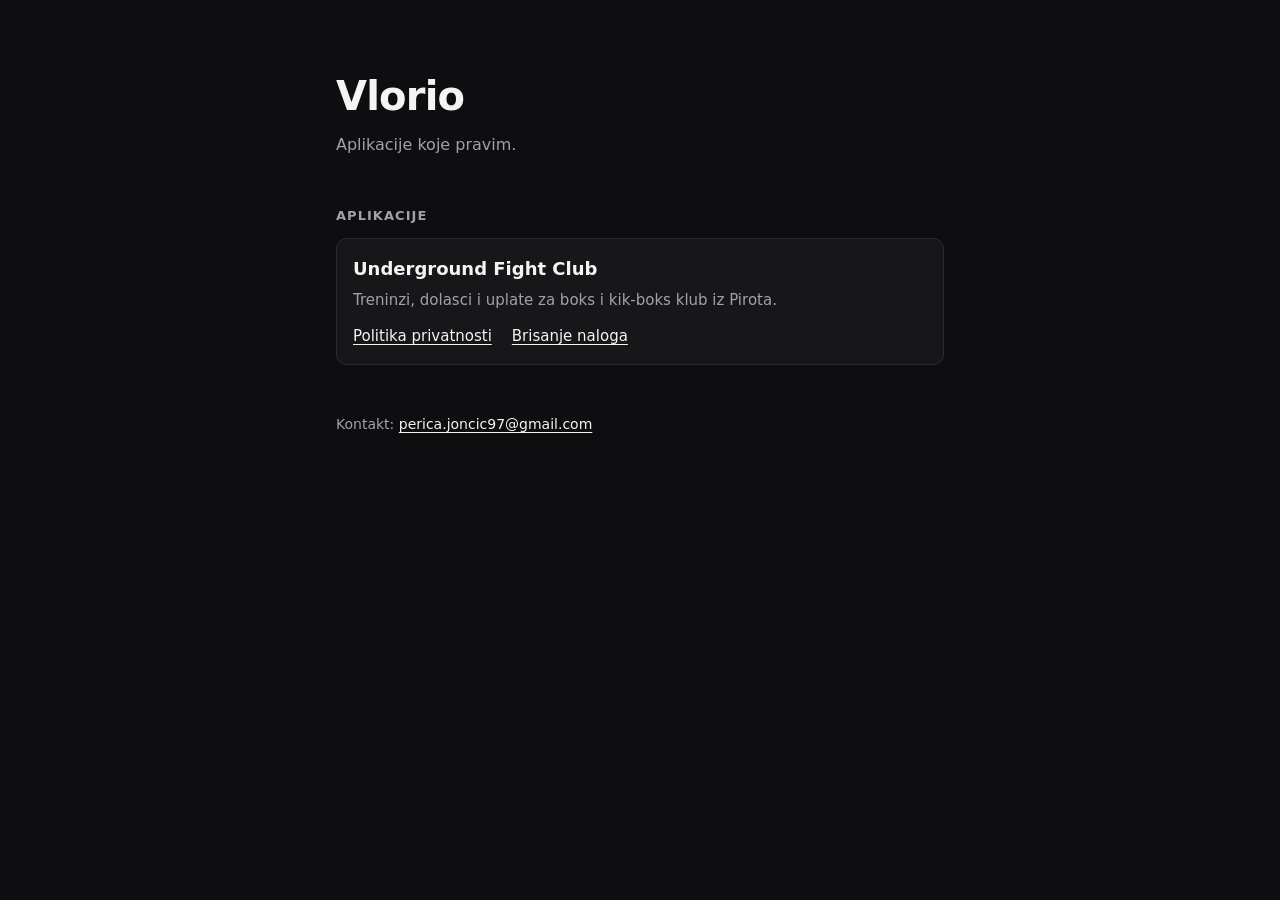
==== index.html @ b6560627 "Add vlorio.com landing page and Underground policy pages Static site served by Netlify. One folder p" ====
<!doctype html>
<html lang="sr-Latn">
<head>
<meta charset="utf-8">
<meta name="viewport" content="width=device-width, initial-scale=1">
<title>Vlorio</title>
<meta name="description" content="Vlorio — aplikacije i njihove politike privatnosti.">
<style>
  :root { --bg: #0e0e10; --surface: #17171a; --border: #2a2a2e; --text: #f4f4f5; --muted: #a1a1aa; }
  * { box-sizing: border-box; }
  body { margin: 0; background: var(--bg); color: var(--text); font: 16px/1.6 system-ui, -apple-system, "Segoe UI", sans-serif; }
  main { max-width: 640px; margin: 0 auto; padding: 64px 16px; }
  h1 { font-size: 40px; letter-spacing: -.02em; margin: 0 0 4px; }
  .lead { color: var(--muted); margin: 0 0 48px; }
  h2 { font-size: 13px; text-transform: uppercase; letter-spacing: .08em; color: var(--muted); margin: 0 0 12px; font-weight: 600; }
  .app { border: 1px solid var(--border); background: var(--surface); border-radius: 10px; padding: 16px; }
  .app h3 { margin: 0 0 4px; font-size: 18px; }
  .app p { margin: 0 0 12px; color: var(--muted); font-size: 15px; }
  .links { display: flex; flex-wrap: wrap; gap: 8px 20px; font-size: 15px; }
  a { color: var(--text); text-underline-offset: 3px; }
  a:focus-visible { outline: 2px solid var(--text); outline-offset: 2px; }
  footer { margin-top: 48px; color: var(--muted); font-size: 14px; }
</style>
</head>
<body>
<main>
  <h1>Vlorio</h1>
  <p class="lead">Aplikacije koje pravim.</p>

  <h2>Aplikacije</h2>
  <div class="app">
    <h3>Underground Fight Club</h3>
    <p>Treninzi, dolasci i uplate za boks i kik-boks klub iz Pirota.</p>
    <div class="links">
      <a href="underground/privatnost.html">Politika privatnosti</a>
      <a href="underground/brisanje-naloga.html">Brisanje naloga</a>
    </div>
  </div>

  <footer>Kontakt: <a href="mailto:perica.joncic97@gmail.com">perica.joncic97@gmail.com</a></footer>
</main>
</body>
</html>
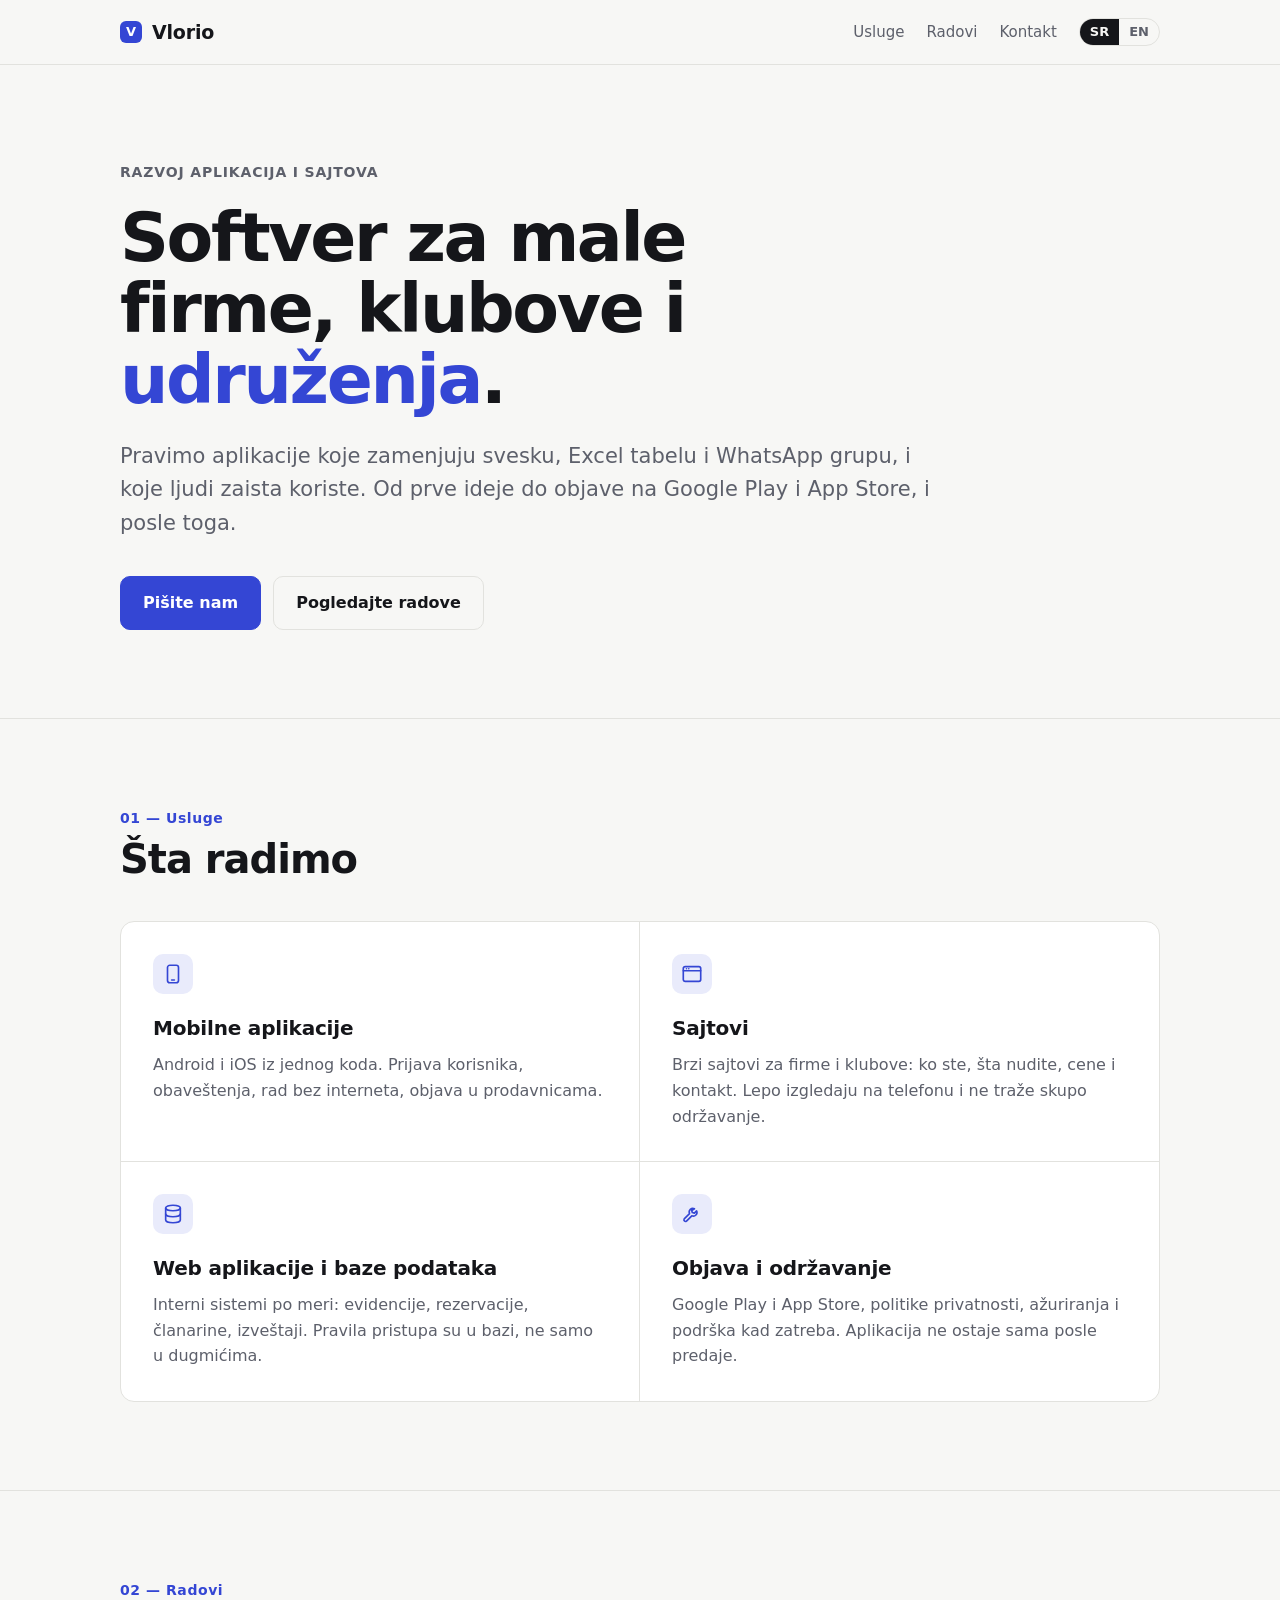
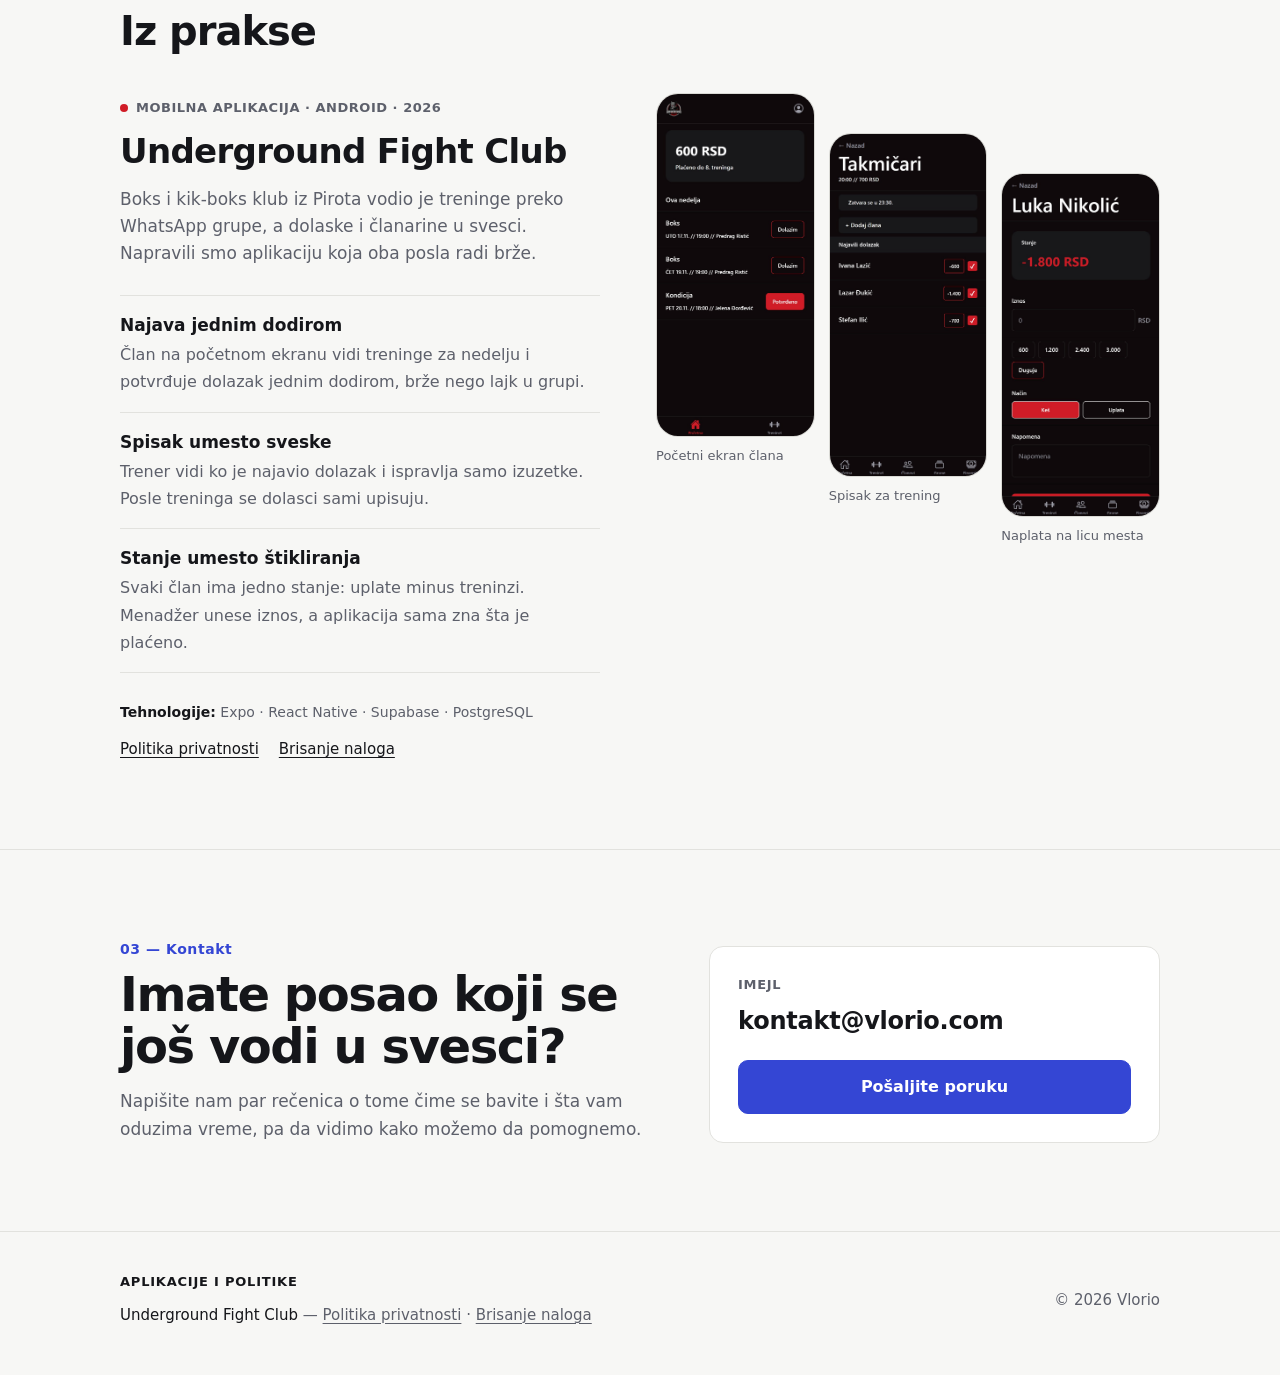
==== commit d626144d: "Turn vlorio.com into a studio site (SR + EN) Serbian page at /, English at /en/, shared stylesheet t" ====
--- a/index.html
+++ b/index.html
@@ -3,41 +3,144 @@
 <head>
 <meta charset="utf-8">
 <meta name="viewport" content="width=device-width, initial-scale=1">
-<title>Vlorio</title>
-<meta name="description" content="Vlorio — aplikacije i njihove politike privatnosti.">
-<style>
-  :root { --bg: #0e0e10; --surface: #17171a; --border: #2a2a2e; --text: #f4f4f5; --muted: #a1a1aa; }
-  * { box-sizing: border-box; }
-  body { margin: 0; background: var(--bg); color: var(--text); font: 16px/1.6 system-ui, -apple-system, "Segoe UI", sans-serif; }
-  main { max-width: 640px; margin: 0 auto; padding: 64px 16px; }
-  h1 { font-size: 40px; letter-spacing: -.02em; margin: 0 0 4px; }
-  .lead { color: var(--muted); margin: 0 0 48px; }
-  h2 { font-size: 13px; text-transform: uppercase; letter-spacing: .08em; color: var(--muted); margin: 0 0 12px; font-weight: 600; }
-  .app { border: 1px solid var(--border); background: var(--surface); border-radius: 10px; padding: 16px; }
-  .app h3 { margin: 0 0 4px; font-size: 18px; }
-  .app p { margin: 0 0 12px; color: var(--muted); font-size: 15px; }
-  .links { display: flex; flex-wrap: wrap; gap: 8px 20px; font-size: 15px; }
-  a { color: var(--text); text-underline-offset: 3px; }
-  a:focus-visible { outline: 2px solid var(--text); outline-offset: 2px; }
-  footer { margin-top: 48px; color: var(--muted); font-size: 14px; }
-</style>
+<title>Vlorio — aplikacije i sajtovi za male firme i klubove</title>
+<meta name="description" content="Vlorio pravi mobilne aplikacije, sajtove i interne sisteme za male firme, klubove i udruženja. Od ideje do objave na Google Play i App Store.">
+<link rel="canonical" href="https://vlorio.com/">
+<link rel="alternate" hreflang="sr" href="https://vlorio.com/">
+<link rel="alternate" hreflang="en" href="https://vlorio.com/en/">
+<link rel="alternate" hreflang="x-default" href="https://vlorio.com/">
+<meta property="og:title" content="Vlorio — aplikacije i sajtovi za male firme i klubove">
+<meta property="og:description" content="Mobilne aplikacije, sajtovi i interni sistemi. Od ideje do objave i posle toga.">
+<meta property="og:url" content="https://vlorio.com/">
+<meta property="og:type" content="website">
+<meta name="theme-color" content="#f7f7f5" media="(prefers-color-scheme: light)">
+<meta name="theme-color" content="#0d0e11" media="(prefers-color-scheme: dark)">
+<link rel="icon" href="/assets/favicon.svg" type="image/svg+xml">
+<link rel="stylesheet" href="/assets/site.css">
 </head>
 <body>
-<main>
-  <h1>Vlorio</h1>
-  <p class="lead">Aplikacije koje pravim.</p>
+<a class="skip" href="#main">Preskoči na sadržaj</a>
 
-  <h2>Aplikacije</h2>
-  <div class="app">
-    <h3>Underground Fight Club</h3>
-    <p>Treninzi, dolasci i uplate za boks i kik-boks klub iz Pirota.</p>
-    <div class="links">
-      <a href="underground/privatnost.html">Politika privatnosti</a>
-      <a href="underground/brisanje-naloga.html">Brisanje naloga</a>
+<header class="site-header">
+  <div class="wrap">
+    <a class="brand" href="/" aria-label="Vlorio, početna"><span class="brand-mark" aria-hidden="true">V</span>Vlorio</a>
+    <nav class="nav" aria-label="Glavna navigacija">
+      <a class="nav-link" href="#usluge">Usluge</a>
+      <a class="nav-link" href="#radovi">Radovi</a>
+      <a class="nav-link" href="#kontakt">Kontakt</a>
+      <span class="lang"><span aria-current="true">SR</span><a href="/en/" hreflang="en" lang="en">EN</a></span>
+    </nav>
+  </div>
+</header>
+
+<main id="main">
+  <div class="wrap hero">
+    <p class="eyebrow">Razvoj aplikacija i sajtova</p>
+    <h1>Softver za male firme, klubove i <em>udruženja</em>.</h1>
+    <p class="lead">Pravimo aplikacije koje zamenjuju svesku, Excel tabelu i WhatsApp grupu, i koje ljudi zaista koriste. Od prve ideje do objave na Google Play i App Store, i posle toga.</p>
+    <div class="actions">
+      <a class="btn btn-primary" href="mailto:kontakt@vlorio.com">Pišite nam</a>
+      <a class="btn btn-ghost" href="#radovi">Pogledajte radove</a>
     </div>
   </div>
 
-  <footer>Kontakt: <a href="mailto:perica.joncic97@gmail.com">perica.joncic97@gmail.com</a></footer>
+  <section id="usluge" aria-labelledby="usluge-h">
+    <div class="wrap">
+      <div class="section-head">
+        <span class="num">01 — Usluge</span>
+        <h2 id="usluge-h">Šta radimo</h2>
+      </div>
+      <div class="services">
+        <article class="service">
+          <div class="icon" aria-hidden="true"><svg viewBox="0 0 24 24" fill="none" stroke="currentColor" stroke-width="1.8" stroke-linecap="round" stroke-linejoin="round"><rect x="6" y="2.5" width="12" height="19" rx="2.5"/><path d="M10.5 18.5h3"/></svg></div>
+          <h3>Mobilne aplikacije</h3>
+          <p>Android i iOS iz jednog koda. Prijava korisnika, obaveštenja, rad bez interneta, objava u prodavnicama.</p>
+        </article>
+        <article class="service">
+          <div class="icon" aria-hidden="true"><svg viewBox="0 0 24 24" fill="none" stroke="currentColor" stroke-width="1.8" stroke-linecap="round" stroke-linejoin="round"><rect x="2.5" y="4" width="19" height="16" rx="2"/><path d="M2.5 8.5h19M6 6.3h.01M8.5 6.3h.01"/></svg></div>
+          <h3>Sajtovi</h3>
+          <p>Brzi sajtovi za firme i klubove: ko ste, šta nudite, cene i kontakt. Lepo izgledaju na telefonu i ne traže skupo održavanje.</p>
+        </article>
+        <article class="service">
+          <div class="icon" aria-hidden="true"><svg viewBox="0 0 24 24" fill="none" stroke="currentColor" stroke-width="1.8" stroke-linecap="round" stroke-linejoin="round"><ellipse cx="12" cy="5.5" rx="8" ry="3"/><path d="M4 5.5v6.5c0 1.7 3.6 3 8 3s8-1.3 8-3V5.5"/><path d="M4 12v6.5c0 1.7 3.6 3 8 3s8-1.3 8-3V12"/></svg></div>
+          <h3>Web aplikacije i baze podataka</h3>
+          <p>Interni sistemi po meri: evidencije, rezervacije, članarine, izveštaji. Pravila pristupa su u bazi, ne samo u dugmićima.</p>
+        </article>
+        <article class="service">
+          <div class="icon" aria-hidden="true"><svg viewBox="0 0 24 24" fill="none" stroke="currentColor" stroke-width="1.8" stroke-linecap="round" stroke-linejoin="round"><path d="M14.7 6.3a4 4 0 0 0-5.4 5.2L3.5 17.3a1.8 1.8 0 0 0 2.5 2.5l5.8-5.8a4 4 0 0 0 5.2-5.4l-2.4 2.4-2.3-.6-.6-2.3z"/></svg></div>
+          <h3>Objava i održavanje</h3>
+          <p>Google Play i App Store, politike privatnosti, ažuriranja i podrška kad zatreba. Aplikacija ne ostaje sama posle predaje.</p>
+        </article>
+      </div>
+    </div>
+  </section>
+
+  <section id="radovi" aria-labelledby="radovi-h">
+    <div class="wrap">
+      <div class="section-head">
+        <span class="num">02 — Radovi</span>
+        <h2 id="radovi-h">Iz prakse</h2>
+      </div>
+      <div class="case">
+        <div>
+          <span class="tag">Mobilna aplikacija · Android · 2026</span>
+          <h3>Underground Fight Club</h3>
+          <p class="intro">Boks i kik-boks klub iz Pirota vodio je treninge preko WhatsApp grupe, a dolaske i članarine u svesci. Napravili smo aplikaciju koja oba posla radi brže.</p>
+          <ul class="points">
+            <li><strong>Najava jednim dodirom</strong><span>Član na početnom ekranu vidi treninge za nedelju i potvrđuje dolazak jednim dodirom, brže nego lajk u grupi.</span></li>
+            <li><strong>Spisak umesto sveske</strong><span>Trener vidi ko je najavio dolazak i ispravlja samo izuzetke. Posle treninga se dolasci sami upisuju.</span></li>
+            <li><strong>Stanje umesto štikliranja</strong><span>Svaki član ima jedno stanje: uplate minus treninzi. Menadžer unese iznos, a aplikacija sama zna šta je plaćeno.</span></li>
+          </ul>
+          <p class="stack"><b>Tehnologije:</b> Expo · React Native · Supabase · PostgreSQL</p>
+          <div class="case-links">
+            <a href="/underground/privatnost.html">Politika privatnosti</a>
+            <a href="/underground/brisanje-naloga.html">Brisanje naloga</a>
+          </div>
+        </div>
+        <div class="shots">
+          <figure>
+            <div class="phone"><img src="/img/underground/home.jpg" width="720" height="1558" loading="lazy" alt="Početni ekran člana: stanje 600 RSD i lista treninga za ovu nedelju sa dugmetom Dolazim u svakom redu."></div>
+            <figcaption>Početni ekran člana</figcaption>
+          </figure>
+          <figure>
+            <div class="phone"><img src="/img/underground/roster.jpg" width="720" height="1558" loading="lazy" alt="Spisak za trening Takmičari: trojica članova sa štikliranim dolaskom i stanjem pored imena."></div>
+            <figcaption>Spisak za trening</figcaption>
+          </figure>
+          <figure>
+            <div class="phone"><img src="/img/underground/payment.jpg" width="720" height="1558" loading="lazy" alt="Naplata za člana sa dugom od 1.800 RSD: polje za iznos, brzi izbori 600, 1.200, 2.400, 3.000 i Duguje, način plaćanja Keš ili Uplata."></div>
+            <figcaption>Naplata na licu mesta</figcaption>
+          </figure>
+        </div>
+      </div>
+    </div>
+  </section>
+
+  <section id="kontakt" aria-labelledby="kontakt-h">
+    <div class="wrap contact">
+      <div>
+        <span class="num">03 — Kontakt</span>
+        <h2 id="kontakt-h">Imate posao koji se još vodi u svesci?</h2>
+        <p>Napišite nam par rečenica o tome čime se bavite i šta vam oduzima vreme, pa da vidimo kako možemo da pomognemo.</p>
+      </div>
+      <div class="contact-card">
+        <p class="label">Imejl</p>
+        <a class="email" href="mailto:kontakt@vlorio.com">kontakt@vlorio.com</a>
+        <a class="btn btn-primary" href="mailto:kontakt@vlorio.com">Pošaljite poruku</a>
+      </div>
+    </div>
+  </section>
 </main>
+
+<footer class="site-footer">
+  <div class="wrap">
+    <div>
+      <h2>Aplikacije i politike</h2>
+      <ul class="policies">
+        <li><span class="app">Underground Fight Club</span> — <a href="/underground/privatnost.html">Politika privatnosti</a> · <a href="/underground/brisanje-naloga.html">Brisanje naloga</a></li>
+      </ul>
+    </div>
+    <p class="copy">© 2026 Vlorio</p>
+  </div>
+</footer>
 </body>
 </html>
--- a/assets/site.css
+++ b/assets/site.css
@@ -0,0 +1,144 @@
+/* Vlorio — shared styles. Light and dark follow the visitor's OS setting. */
+:root {
+  --bg: #f7f7f5;
+  --surface: #ffffff;
+  --text: #15161a;
+  --muted: #5d606b;
+  --line: #e2e2de;
+  --accent: #3446d4;       /* 6.9:1 on --bg */
+  --accent-ink: #ffffff;
+  --accent-soft: #e9ebfb;
+  --club: #d01c26;         /* Underground's own red, case study only */
+  --shot-border: #d9d9d4;
+  color-scheme: light dark;
+}
+@media (prefers-color-scheme: dark) {
+  :root {
+    --bg: #0d0e11;
+    --surface: #15161b;
+    --text: #f2f2f4;
+    --muted: #a0a3ad;
+    --line: #26282f;
+    --accent: #8f9dff;     /* 7.6:1 on --bg */
+    --accent-ink: #0d0e11;
+    --accent-soft: #1b1e2e;
+    --shot-border: #2c2e36;
+  }
+}
+
+* { box-sizing: border-box; }
+html { -webkit-text-size-adjust: 100%; scroll-behavior: smooth; }
+@media (prefers-reduced-motion: reduce) { html { scroll-behavior: auto; } }
+body {
+  margin: 0;
+  background: var(--bg);
+  color: var(--text);
+  font: 17px/1.6 system-ui, -apple-system, "Segoe UI", Roboto, "Helvetica Neue", sans-serif;
+}
+img { max-width: 100%; display: block; }
+a { color: inherit; text-underline-offset: 3px; text-decoration-thickness: 1px; }
+a:hover { color: var(--accent); }
+:focus-visible { outline: 2px solid var(--accent); outline-offset: 3px; border-radius: 4px; }
+
+.wrap { max-width: 1080px; margin: 0 auto; padding: 0 20px; }
+.skip { position: absolute; left: -999px; }
+.skip:focus { left: 16px; top: 12px; background: var(--surface); padding: 8px 12px; z-index: 10; }
+
+/* Header */
+.site-header { border-bottom: 1px solid var(--line); }
+.site-header .wrap { display: flex; align-items: center; justify-content: space-between; height: 64px; gap: 16px; }
+.brand { display: inline-flex; align-items: center; gap: 10px; font-weight: 700; font-size: 19px; letter-spacing: -.01em; text-decoration: none; }
+.brand-mark { width: 22px; height: 22px; border-radius: 6px; background: var(--accent); display: grid; place-items: center; color: var(--accent-ink); font-size: 13px; font-weight: 800; }
+.nav { display: flex; align-items: center; gap: 22px; font-size: 15px; }
+.nav a { text-decoration: none; color: var(--muted); }
+.nav a:hover { color: var(--text); }
+.lang { display: inline-flex; border: 1px solid var(--line); border-radius: 999px; overflow: hidden; font-size: 13px; font-weight: 600; }
+.lang a, .lang span { padding: 3px 10px; text-decoration: none; }
+.lang span { background: var(--text); color: var(--bg); }
+@media (max-width: 640px) { .nav .nav-link { display: none; } }
+
+/* Hero */
+.hero { padding-top: 96px; padding-bottom: 88px; }
+@media (max-width: 640px) { .hero { padding-top: 56px; padding-bottom: 64px; } section { padding: 64px 0; } }
+.contact .num { display: block; font-size: 14px; font-weight: 600; color: var(--accent); letter-spacing: .04em; }
+.eyebrow { font-size: 14px; font-weight: 600; letter-spacing: .06em; text-transform: uppercase; color: var(--muted); margin: 0 0 20px; }
+.hero h1 { font-size: clamp(36px, 6.4vw, 68px); line-height: 1.04; letter-spacing: -.035em; margin: 0 0 24px; max-width: 15ch; font-weight: 750; }
+.hero h1 em { font-style: normal; color: var(--accent); }
+.hero .lead { font-size: clamp(18px, 2vw, 21px); color: var(--muted); max-width: 40em; margin: 0 0 36px; }
+.actions { display: flex; flex-wrap: wrap; gap: 12px; }
+.btn { display: inline-flex; align-items: center; gap: 8px; padding: 13px 22px; border-radius: 10px; font-weight: 600; font-size: 16px; text-decoration: none; border: 1px solid var(--line); }
+.btn-primary { background: var(--accent); color: var(--accent-ink); border-color: var(--accent); }
+.btn-primary:hover { color: var(--accent-ink); filter: brightness(1.08); }
+.btn-ghost:hover { border-color: var(--text); color: var(--text); }
+
+/* Sections */
+section { padding: 88px 0; border-top: 1px solid var(--line); }
+.section-head { display: grid; grid-template-columns: 1fr; gap: 8px; margin-bottom: 40px; }
+.section-head .num { font-size: 14px; font-weight: 600; color: var(--accent); letter-spacing: .04em; }
+.section-head h2 { font-size: clamp(28px, 3.6vw, 40px); letter-spacing: -.025em; line-height: 1.1; margin: 0; }
+.section-head p { color: var(--muted); margin: 6px 0 0; max-width: 40em; }
+
+/* Services */
+.services { display: grid; grid-template-columns: repeat(2, 1fr); border: 1px solid var(--line); border-radius: 14px; overflow: hidden; background: var(--surface); }
+.service { padding: 32px; border-right: 1px solid var(--line); border-bottom: 1px solid var(--line); }
+.service:nth-child(2n) { border-right: 0; }
+.service:nth-last-child(-n+2) { border-bottom: 0; }
+.service .icon { width: 40px; height: 40px; border-radius: 10px; background: var(--accent-soft); color: var(--accent); display: grid; place-items: center; margin-bottom: 18px; }
+.service .icon svg { width: 22px; height: 22px; }
+.service h3 { margin: 0 0 8px; font-size: 20px; letter-spacing: -.01em; }
+.service p { margin: 0; color: var(--muted); font-size: 16px; }
+@media (max-width: 720px) {
+  .services { grid-template-columns: 1fr; }
+  .service { border-right: 0; padding: 26px 22px; }
+  .service:nth-last-child(2) { border-bottom: 1px solid var(--line); }
+}
+
+/* Case study */
+.case { display: grid; grid-template-columns: minmax(0, 1fr) minmax(0, 1.05fr); gap: 56px; align-items: start; }
+.tag { display: inline-flex; align-items: center; gap: 8px; font-size: 13px; font-weight: 600; letter-spacing: .04em; text-transform: uppercase; color: var(--muted); }
+.tag::before { content: ""; width: 8px; height: 8px; border-radius: 50%; background: var(--club); }
+.case h3 { font-size: clamp(26px, 3vw, 34px); letter-spacing: -.02em; margin: 12px 0 14px; line-height: 1.15; }
+.case .intro { color: var(--muted); margin: 0 0 28px; }
+.points { list-style: none; padding: 0; margin: 0 0 28px; display: grid; gap: 0; border-top: 1px solid var(--line); }
+.points li { padding: 16px 0; border-bottom: 1px solid var(--line); }
+.points strong { display: block; font-size: 17px; margin-bottom: 2px; }
+.points span { color: var(--muted); font-size: 16px; }
+.stack { font-size: 14px; color: var(--muted); margin: 0 0 14px; }
+.stack b { color: var(--text); font-weight: 600; }
+.case-links { display: flex; flex-wrap: wrap; gap: 6px 20px; font-size: 15px; }
+
+.shots { display: grid; grid-template-columns: repeat(3, 1fr); gap: 14px; }
+.shots figure { margin: 0; }
+.shots figure:nth-child(2) { margin-top: 40px; }
+.shots figure:nth-child(3) { margin-top: 80px; }
+.phone { border: 1px solid var(--shot-border); border-radius: 22px; overflow: hidden; background: #0e0b0d; aspect-ratio: 720 / 1558; }
+.phone img { width: 100%; height: 100%; object-fit: cover; }
+.shots figcaption { font-size: 13px; color: var(--muted); margin-top: 10px; line-height: 1.4; }
+
+@media (max-width: 880px) {
+  .case { grid-template-columns: 1fr; gap: 40px; }
+}
+@media (max-width: 560px) {
+  .shots { display: flex; overflow-x: auto; scroll-snap-type: x mandatory; gap: 14px; margin: 0 -20px; padding: 0 20px 8px; }
+  .shots figure { flex: 0 0 62%; scroll-snap-align: start; margin-top: 0 !important; }
+}
+
+/* Contact */
+.contact { display: grid; grid-template-columns: 1.2fr 1fr; gap: 48px; align-items: end; }
+.contact h2 { font-size: clamp(30px, 4.4vw, 48px); letter-spacing: -.03em; line-height: 1.08; margin: 8px 0 16px; }
+.contact p { color: var(--muted); margin: 0; max-width: 34em; }
+.contact-card { border: 1px solid var(--line); border-radius: 14px; background: var(--surface); padding: 28px; }
+.contact-card .label { font-size: 13px; font-weight: 600; letter-spacing: .05em; text-transform: uppercase; color: var(--muted); margin: 0 0 6px; }
+.contact-card .email { font-size: clamp(20px, 2.4vw, 24px); font-weight: 650; letter-spacing: -.01em; word-break: break-all; text-decoration: none; }
+.contact-card .btn { margin-top: 20px; width: 100%; justify-content: center; }
+.profiles { display: flex; gap: 18px; margin-top: 18px; font-size: 15px; }
+@media (max-width: 760px) { .contact { grid-template-columns: 1fr; gap: 28px; } }
+
+/* Footer */
+.site-footer { border-top: 1px solid var(--line); padding: 40px 0 48px; font-size: 15px; color: var(--muted); }
+.site-footer .wrap { display: grid; grid-template-columns: 1fr auto; gap: 32px; }
+.site-footer h2 { font-size: 13px; text-transform: uppercase; letter-spacing: .06em; margin: 0 0 10px; color: var(--text); font-weight: 600; }
+.policies { list-style: none; padding: 0; margin: 0; display: grid; gap: 6px; }
+.policies .app { color: var(--text); }
+.copy { align-self: end; text-align: right; }
+@media (max-width: 640px) { .site-footer .wrap { grid-template-columns: 1fr; } .copy { text-align: left; } }
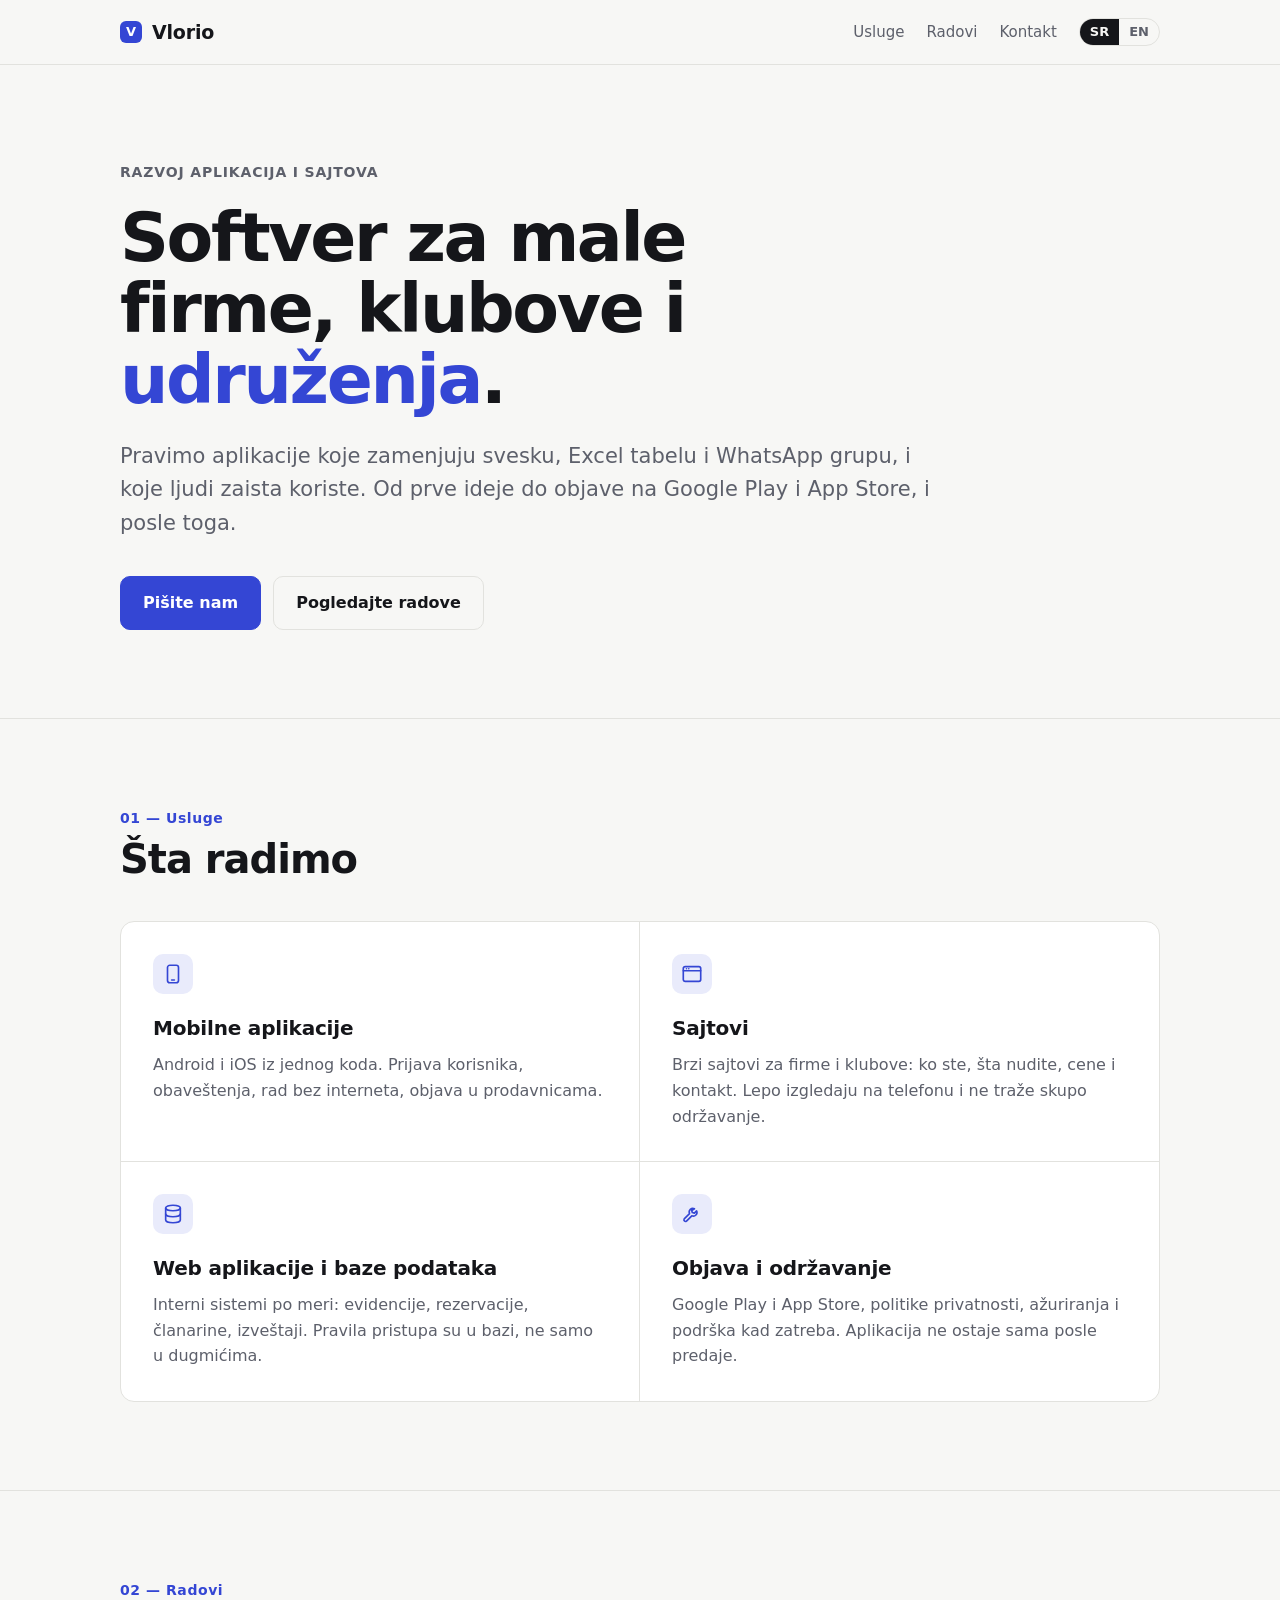
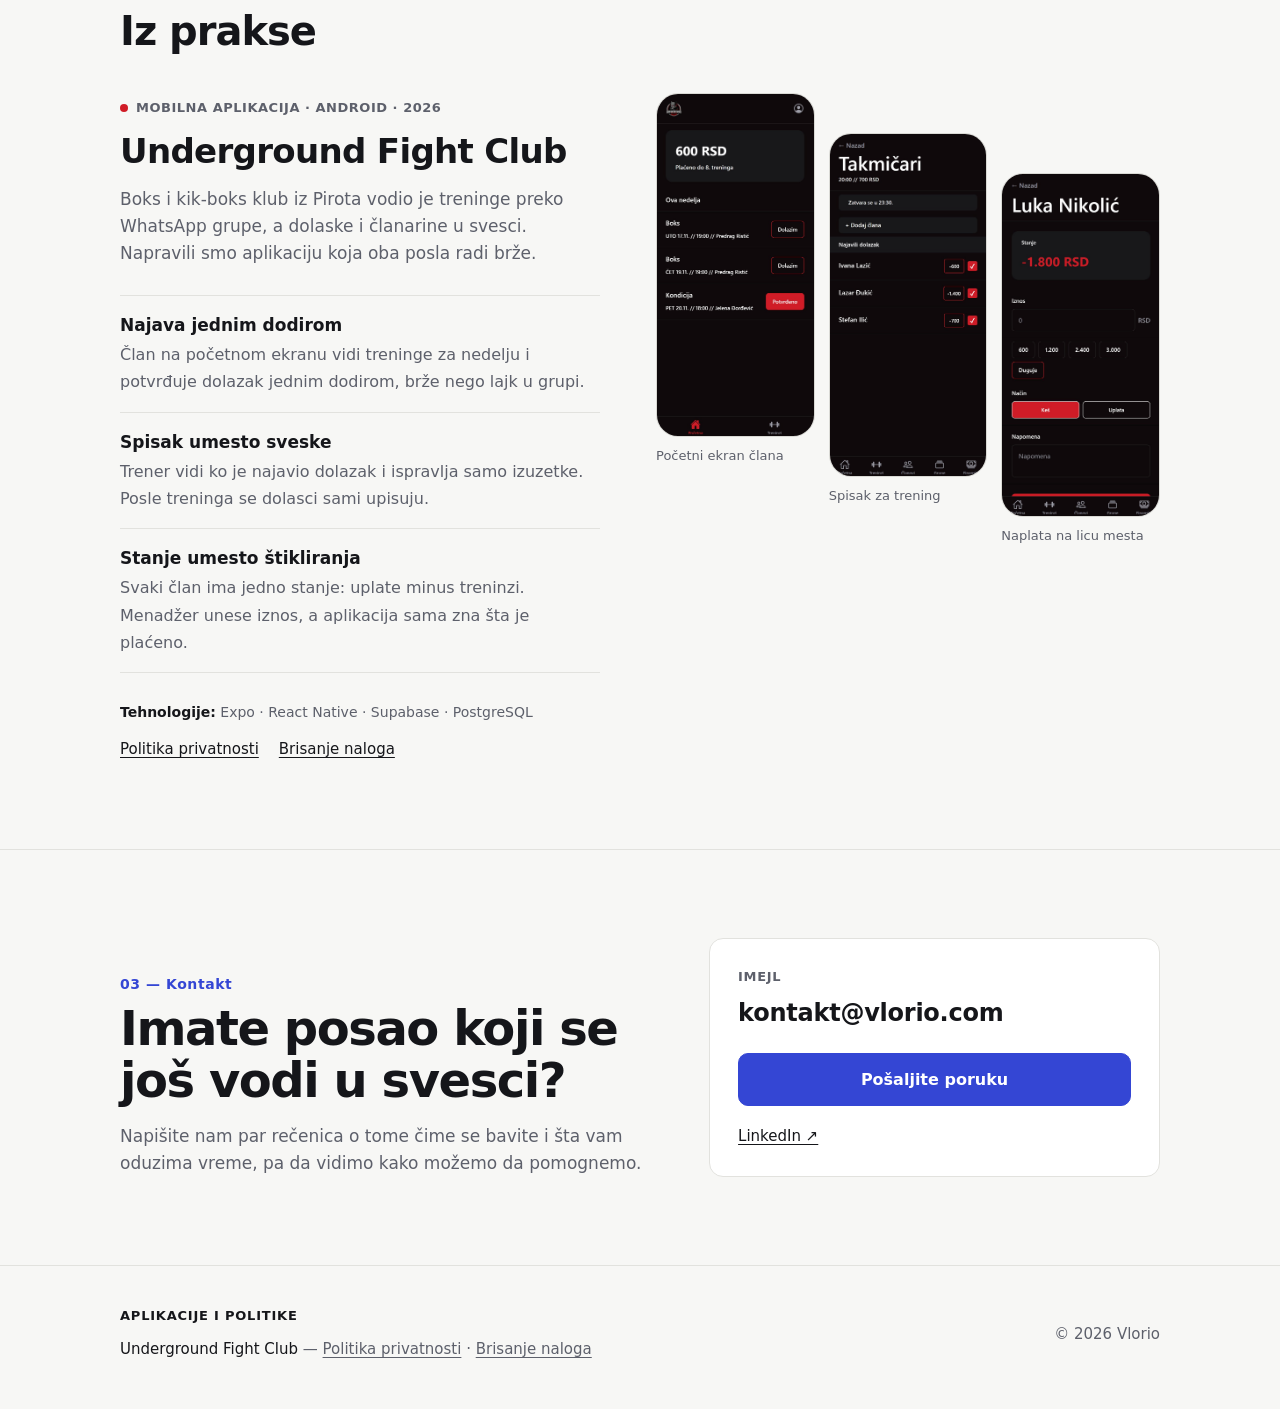
==== commit 906ffd56: "Link LinkedIn from the contact card Co-Authored-By: Claude Opus 5.5 <noreply@anthropic.com>" ====
--- a/index.html
+++ b/index.html
@@ -126,6 +126,7 @@
         <p class="label">Imejl</p>
         <a class="email" href="mailto:kontakt@vlorio.com">kontakt@vlorio.com</a>
         <a class="btn btn-primary" href="mailto:kontakt@vlorio.com">Pošaljite poruku</a>
+        <div class="profiles"><a href="https://www.linkedin.com/in/perica-joncic-9985633b4/" rel="me noopener">LinkedIn ↗</a></div>
       </div>
     </div>
   </section>
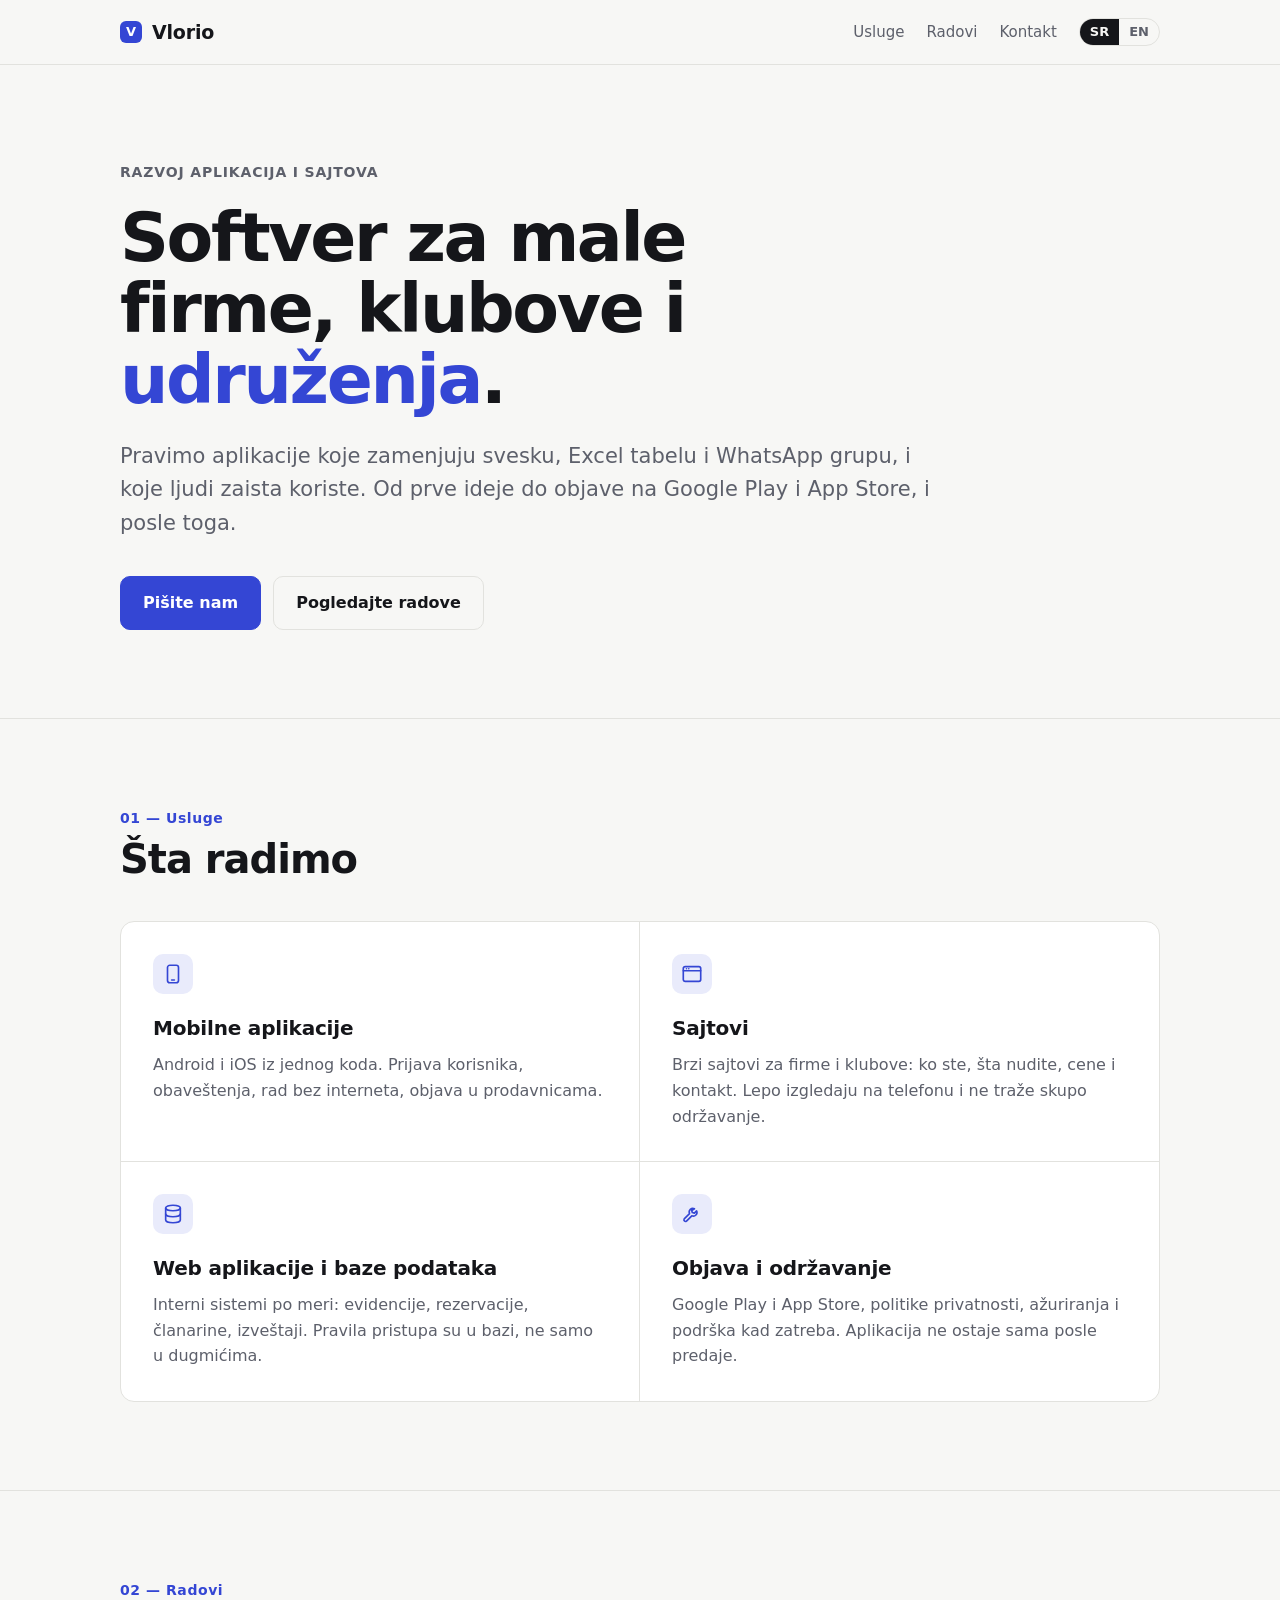
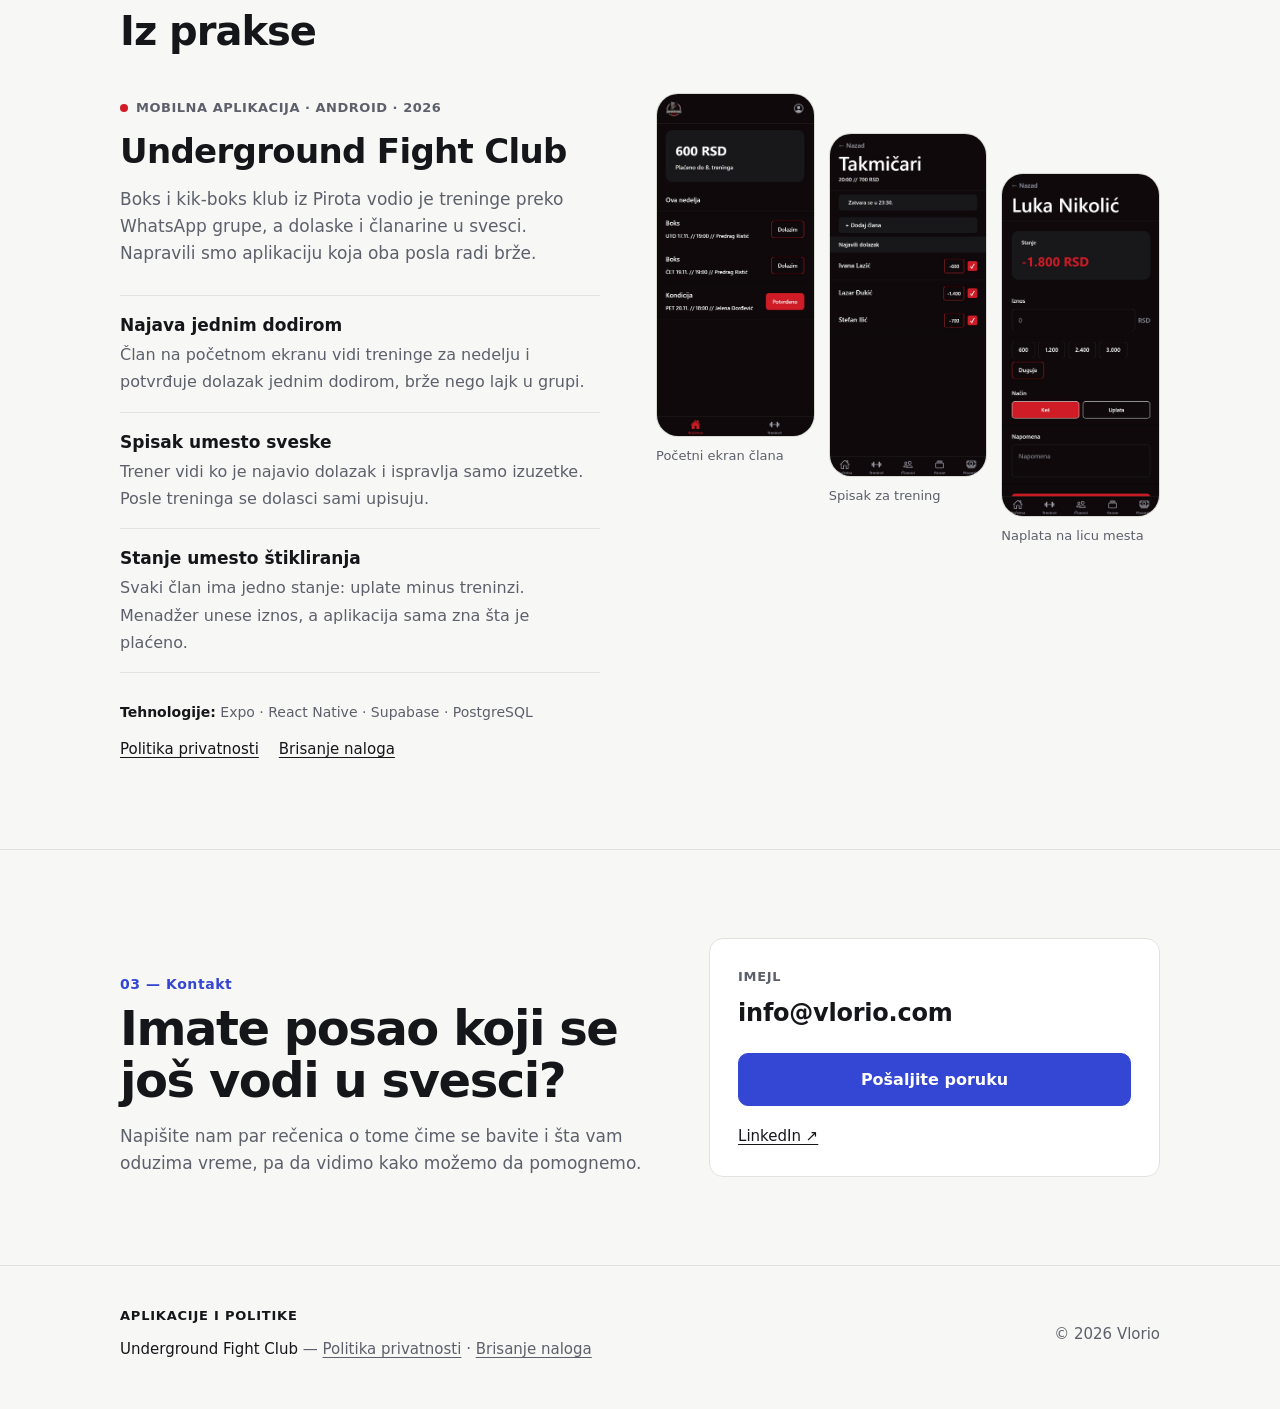
==== commit b6920ed7: "Use info@vlorio.com as the contact address everywhere Replaces kontakt@vlorio.com on the site and th" ====
--- a/index.html
+++ b/index.html
@@ -39,7 +39,7 @@
     <h1>Softver za male firme, klubove i <em>udruženja</em>.</h1>
     <p class="lead">Pravimo aplikacije koje zamenjuju svesku, Excel tabelu i WhatsApp grupu, i koje ljudi zaista koriste. Od prve ideje do objave na Google Play i App Store, i posle toga.</p>
     <div class="actions">
-      <a class="btn btn-primary" href="mailto:kontakt@vlorio.com">Pišite nam</a>
+      <a class="btn btn-primary" href="mailto:info@vlorio.com">Pišite nam</a>
       <a class="btn btn-ghost" href="#radovi">Pogledajte radove</a>
     </div>
   </div>
@@ -124,8 +124,8 @@
       </div>
       <div class="contact-card">
         <p class="label">Imejl</p>
-        <a class="email" href="mailto:kontakt@vlorio.com">kontakt@vlorio.com</a>
-        <a class="btn btn-primary" href="mailto:kontakt@vlorio.com">Pošaljite poruku</a>
+        <a class="email" href="mailto:info@vlorio.com">info@vlorio.com</a>
+        <a class="btn btn-primary" href="mailto:info@vlorio.com">Pošaljite poruku</a>
         <div class="profiles"><a href="https://www.linkedin.com/in/perica-joncic-9985633b4/" rel="me noopener">LinkedIn ↗</a></div>
       </div>
     </div>
